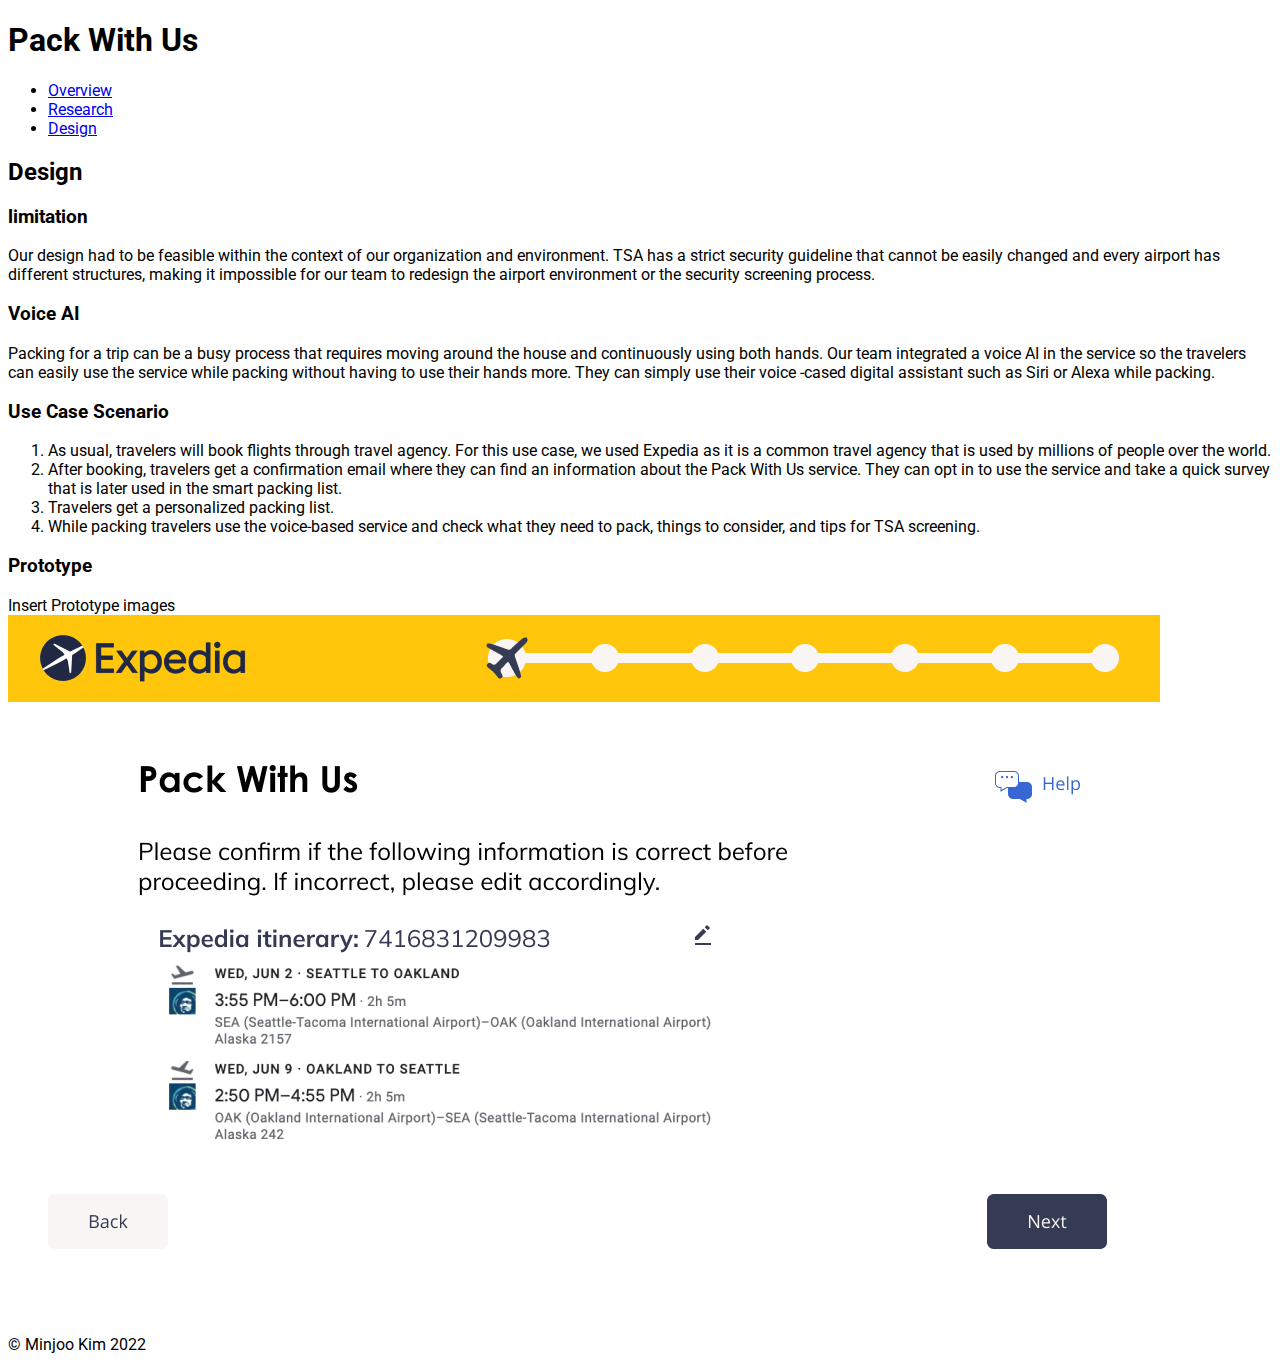
==== design.html @ 7f2a163c "Add files via upload" ====
<!DOCTYPE html>
<html lang="en">
    <head profile="http://www.w3.org/2005/10/profile">
        <link rel="icon" 
              type="image/png" 
              href="img/Logo.png">
<head>
    <meta charset="utf-8">
    <meta name="author" content="Minjoo Kim">
    <meta name="description" content="Design Process">
    <title>Design</title>
    <link href="https://fonts.googleapis.com/css?family=Roboto:300,400" rel="stylesheet">
    <link rel="stylesheet" href="css/style.css">
</head>
<body>
    <header>
        <h1>Pack With Us</h1>
        <nav>
            <ul>
                <li><a href="index.html">Overview</a></li>
                <li><a href="research.html">Research</a></li>
                <li><a href="design.html">Design</a></li>
            </ul>
        </nav>
    </header>

    <h2>Design</h2>

    <h3>limitation</h3>
    <p>Our design had to be feasible within the context of our organization and environment. TSA has a strict security guideline that cannot be easily changed and every airport has different structures, making it impossible for our team to redesign the airport environment or the security screening process.</p>

    <h3>Voice AI</h3>
    <p>Packing for a trip can be a busy process that requires moving around the house and continuously using both hands. Our team integrated a voice AI in the service so the travelers can easily use the service while packing without having to use their hands more. They can simply use their voice -cased digital assistant such as Siri or Alexa while packing.</p>

    <h3>Use Case Scenario</h3>
    <p>
        <ol>
            <li>As usual, travelers will book flights through travel agency. For this use case, we used Expedia as it is a common travel agency that is used by millions of people over the world. </li>
            <li>After booking, travelers get a confirmation email where they can find an information about the Pack With Us service. They can opt in to use the service and take a quick survey that is later used in the smart packing list.</li>
            <li>Travelers get a personalized packing list. </li>
            <li>While packing travelers use the voice-based service and check what they need to pack, things to consider, and tips for TSA screening. </li>
        </ol>
    </p>

    <h3>Prototype</h3>
    <p>Insert Prototype images
        <img src="img/Welcome Confirmation Next.png" alt="Desktop Prototype">
    </p>
    

    <footer>
        &copy; Minjoo Kim 2022
    </footer>

</body>
</html>
---- css/style.css ----
body {
    font-family: -apple-system, BlinkMacSystemFont, 'Segoe UI', Roboto, Oxygen, Ubuntu, Cantarell, 'Open Sans', 'Helvetica Neue', sans-serif;
}
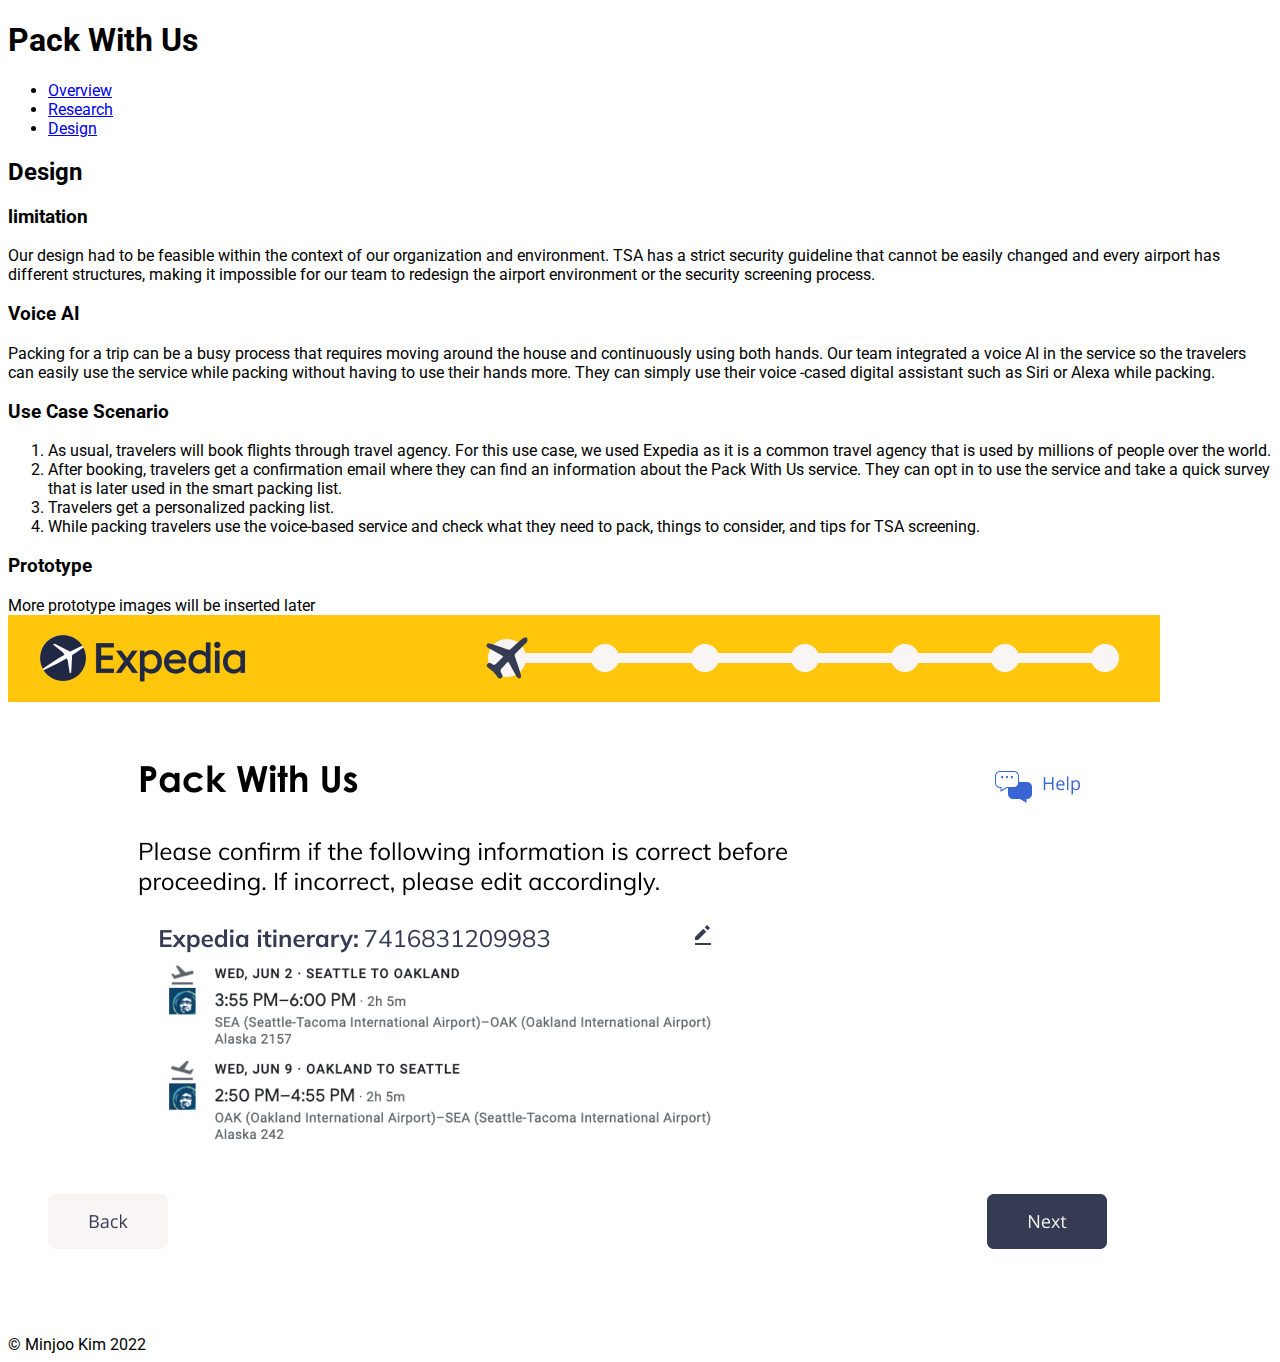
==== commit c512d6ce: "made content edits" ====
--- a/design.html
+++ b/design.html
@@ -43,7 +43,7 @@
     </p>
 
     <h3>Prototype</h3>
-    <p>Insert Prototype images
+    <p> More prototype images will be inserted later
         <img src="img/Welcome Confirmation Next.png" alt="Desktop Prototype">
     </p>
     
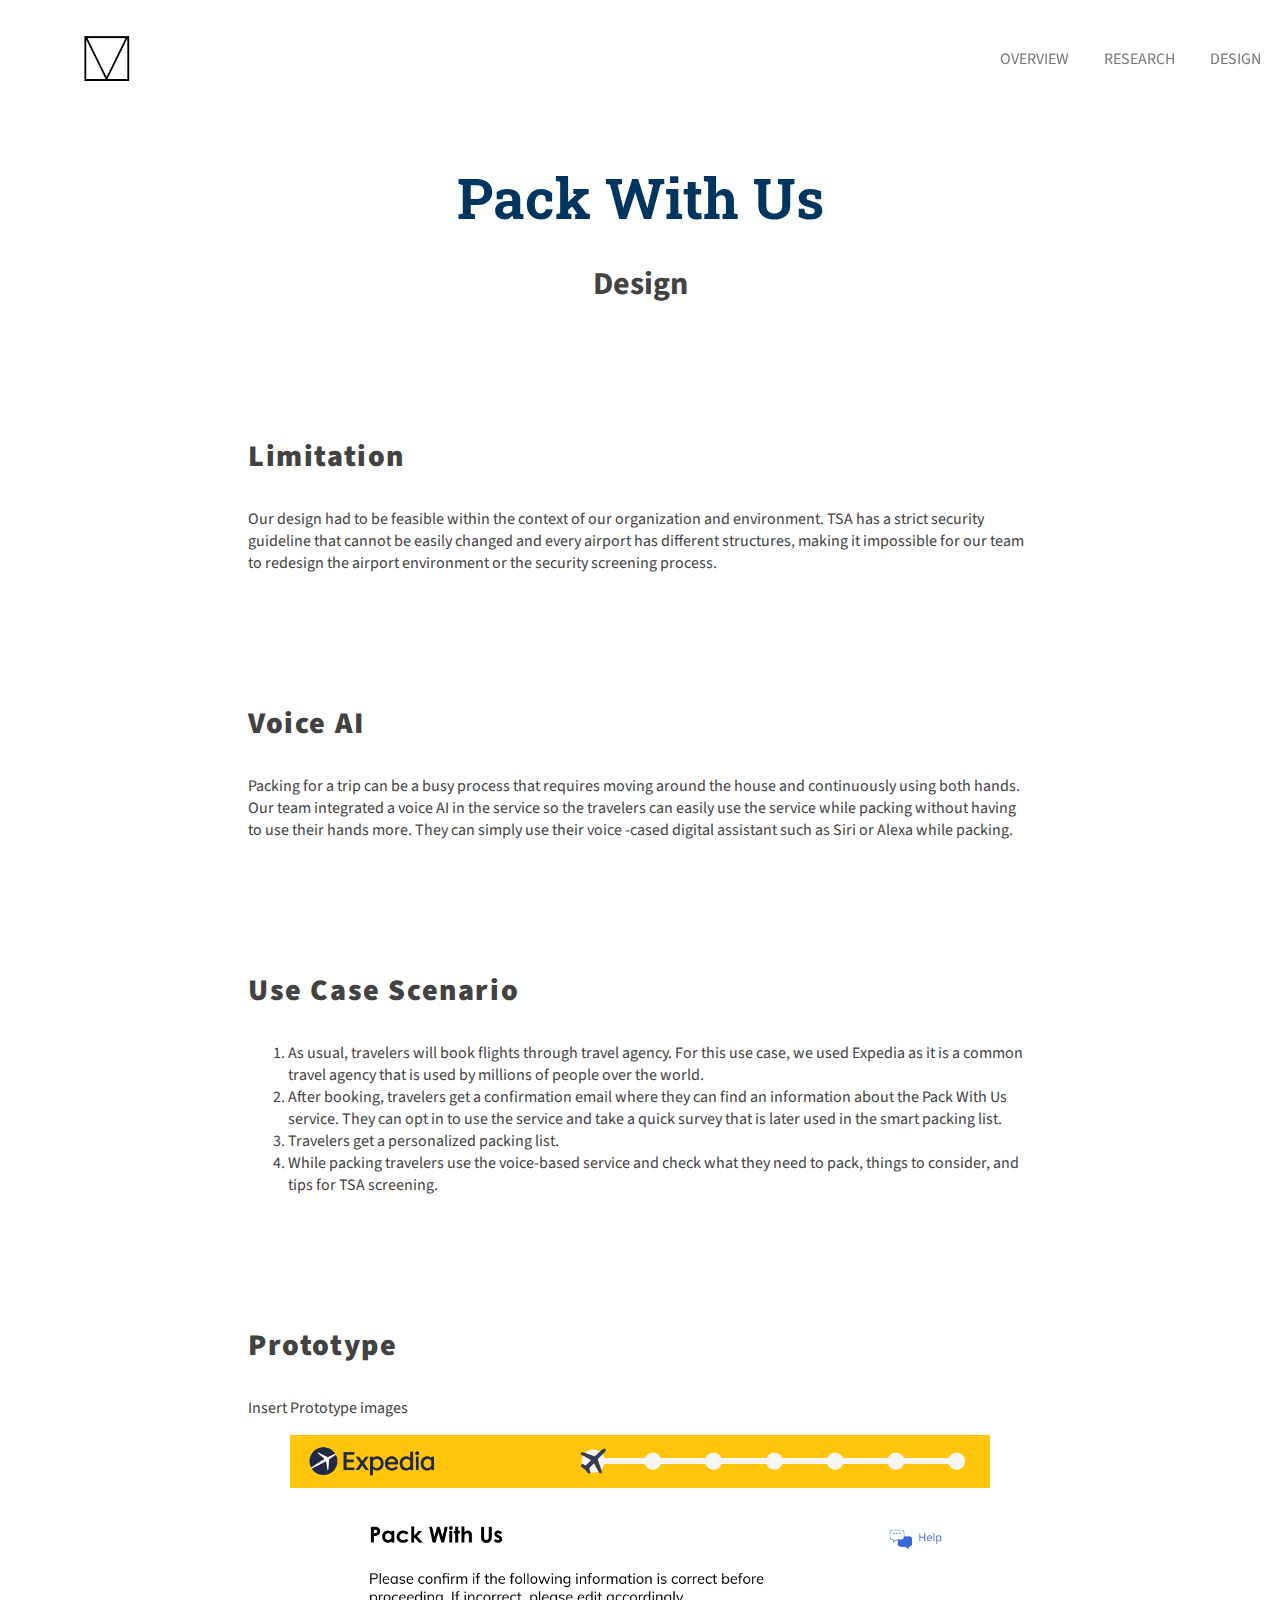
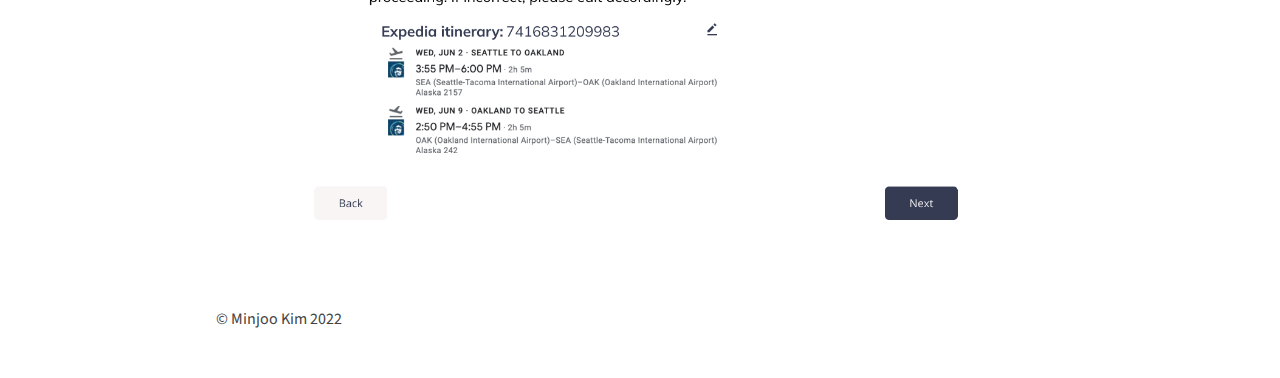
==== commit 29ed5a3e: "css styling" ====
--- a/design.html
+++ b/design.html
@@ -1,56 +1,75 @@
 <!DOCTYPE html>
 <html lang="en">
-    <head profile="http://www.w3.org/2005/10/profile">
-        <link rel="icon" 
-              type="image/png" 
-              href="img/Logo.png">
-<head>
-    <meta charset="utf-8">
-    <meta name="author" content="Minjoo Kim">
-    <meta name="description" content="Design Process">
-    <title>Design</title>
-    <link href="https://fonts.googleapis.com/css?family=Roboto:300,400" rel="stylesheet">
-    <link rel="stylesheet" href="css/style.css">
-</head>
+
+<head profile="http://www.w3.org/2005/10/profile">
+    <link rel="icon" type="image/png" href="img/Logo.png">
+
+    <head>
+        <meta charset="utf-8">
+        <meta name="author" content="Minjoo Kim">
+        <meta name="description" content="Design Process">
+        <title>Design</title>
+        <link href="https://fonts.googleapis.com/css?family=Source+Sans+Pro|Roboto+Slab:200,400,600,700"
+            rel="stylesheet">
+        <link rel="stylesheet" href="css/style.css">
+    </head>
+
 <body>
     <header>
-        <h1>Pack With Us</h1>
         <nav>
+            <a href="https://www.minj00kim.com/"><img src="img/Logo.png" width="53px" alt="Visit Portfolio"></a>
             <ul>
-                <li><a href="index.html">Overview</a></li>
-                <li><a href="research.html">Research</a></li>
-                <li><a href="design.html">Design</a></li>
+                <li class="menu"><a href="index.html">OVERVIEW</a></li>
+                <li class="menu"><a href="research.html">RESEARCH</a></li>
+                <li class="menu"><a href="design.html">DESIGN</a></li>
             </ul>
         </nav>
     </header>
 
-    <h2>Design</h2>
+    <div class="title">
+        <h1>Pack With Us</h1>
+        <h2>Design</h2>
+    </div>
+    <main>
+        <div>
+            <h3>Limitation</h3>
+            <p>Our design had to be feasible within the context of our organization and environment. TSA has a strict
+                security guideline that cannot be easily changed and every airport has different structures, making it
+                impossible for our team to redesign the airport environment or the security screening process.</p>
+        </div>
+        <div>
+            <h3>Voice AI</h3>
+            <p>Packing for a trip can be a busy process that requires moving around the house and continuously using
+                both hands. Our team integrated a voice AI in the service so the travelers can easily use the service
+                while packing without having to use their hands more. They can simply use their voice -cased digital
+                assistant such as Siri or Alexa while packing.</p>
+        </div>
+        <div>
+            <h3>Use Case Scenario</h3>
+            <p>
+            <ol>
+                <li>As usual, travelers will book flights through travel agency. For this use case, we used Expedia as
+                    it is a common travel agency that is used by millions of people over the world. </li>
+                <li>After booking, travelers get a confirmation email where they can find an information about the Pack
+                    With Us service. They can opt in to use the service and take a quick survey that is later used in
+                    the smart packing list.</li>
+                <li>Travelers get a personalized packing list. </li>
+                <li>While packing travelers use the voice-based service and check what they need to pack, things to
+                    consider, and tips for TSA screening. </li>
+            </ol>
+            </p>
+        </div>
+        <div>
 
-    <h3>limitation</h3>
-    <p>Our design had to be feasible within the context of our organization and environment. TSA has a strict security guideline that cannot be easily changed and every airport has different structures, making it impossible for our team to redesign the airport environment or the security screening process.</p>
-
-    <h3>Voice AI</h3>
-    <p>Packing for a trip can be a busy process that requires moving around the house and continuously using both hands. Our team integrated a voice AI in the service so the travelers can easily use the service while packing without having to use their hands more. They can simply use their voice -cased digital assistant such as Siri or Alexa while packing.</p>
-
-    <h3>Use Case Scenario</h3>
-    <p>
-        <ol>
-            <li>As usual, travelers will book flights through travel agency. For this use case, we used Expedia as it is a common travel agency that is used by millions of people over the world. </li>
-            <li>After booking, travelers get a confirmation email where they can find an information about the Pack With Us service. They can opt in to use the service and take a quick survey that is later used in the smart packing list.</li>
-            <li>Travelers get a personalized packing list. </li>
-            <li>While packing travelers use the voice-based service and check what they need to pack, things to consider, and tips for TSA screening. </li>
-        </ol>
-    </p>
-
-    <h3>Prototype</h3>
-    <p> More prototype images will be inserted later
-        <img src="img/Welcome Confirmation Next.png" alt="Desktop Prototype">
-    </p>
-    
-
+            <h3>Prototype</h3>
+            <p>Insert Prototype images </p>
+            <img width=700px src="img/Welcome Confirmation Next.png" alt="Desktop Prototype">
+        </div>
+    </main>
     <footer>
         &copy; Minjoo Kim 2022
     </footer>
 
 </body>
-</html>+
+</html>
--- a/css/style.css
+++ b/css/style.css
@@ -1,3 +1,181 @@
 body {
-    font-family: -apple-system, BlinkMacSystemFont, 'Segoe UI', Roboto, Oxygen, Ubuntu, Cantarell, 'Open Sans', 'Helvetica Neue', sans-serif;
-}+    font-family: "Source Sans Pro";
+    color: #424242;
+}
+
+main h3, main p, main ol {
+    margin-left: 15rem;
+    margin-right: 15rem;
+}
+
+main div {
+    margin-top: 8rem;
+}
+main div h3 {
+    font-size: 30px;
+    font-weight: 900;
+    letter-spacing: .1rem;
+}
+
+img {
+    display: block;
+    margin: 0 auto;
+}
+
+img.persona {
+    display: flex;
+    align-items: center;
+    margin: 4rem;
+}
+
+em {
+    font-weight: 900;
+    background-color: #EEC218;
+    padding-left: 5px;
+    padding-right: 5px;
+    margin-left: 3px;
+    margin-right: 3px;
+}
+
+/* nav menu */
+nav img {
+    position: fixed;
+    top: 2rem;
+    left: 5rem;
+}
+
+nav ul {
+    width: 100%;
+    position: fixed;
+    left: 60rem;
+    top: 2rem;
+}
+
+nav li {
+    display: inline;
+    padding-right: 2rem;
+}
+
+nav ul a {
+    color: #767676;
+    text-decoration: none;
+}
+
+nav ul a:hover {
+    color: black;
+}
+
+/* Overview box */
+#intro {
+    padding: 2rem 15rem 4rem;
+    background-color: #EEEEEEB3;
+    margin-bottom: 8rem;
+}
+
+.boxes {
+    display: flex;
+}
+
+.boxes .overview {
+    padding-right: 80px;
+}
+
+#intro h2 {
+    font-size: 30px;
+    font-weight: 900;
+    letter-spacing: .1rem;
+}
+
+#intro h3 {
+    font-size: 1rem;
+    font-weight: 900;
+    text-transform: uppercase;
+    margin-bottom: 10px;
+    margin-top: 30px;
+}
+
+#intro .overview p {
+    font-size: 18px;
+    font-weight: 200;
+}
+
+#intro .other p {
+    white-space: nowrap;
+    margin-top: -5px;
+}
+
+/* Title */
+.title {
+    text-align: center;
+    margin-top: 10rem;
+    margin-bottom: 6rem;
+}
+
+.title h1 {
+    font-family: "Roboto Slab";
+    font-size: 3.5rem;
+    margin: 1rem;
+    color: #00355F;
+}
+
+.title h2 {
+    font-size: 2rem;
+}
+
+.title p {
+    font-size: 1.1rem;
+    margin-bottom: 3rem;
+}
+
+/* video */
+iframe {
+    display: block;
+    margin: 0 auto;
+}
+ /* emphasis */
+.emphasis {
+    background-color: #EEEEEEB3;
+    padding-top: 2rem;
+    padding-bottom: 3rem;
+    padding-left: 8rem;
+}
+
+.emphasis p {
+    font-size: 18px;
+    line-height: 1.6rem;
+}
+
+.emphasis#quote {
+    padding: 4rem 15rem;
+    margin-top: 10rem;
+    margin-bottom: 10rem;
+    background-color: #EEC218;
+}
+
+.emphasis#quote p {
+    text-align: center;
+    font-size: 30px;
+    font-style: italic;
+}
+
+/* bottom navigation */
+#next p {
+    text-align: center;
+    font-size: 25px;
+    padding-bottom: 10rem;
+}
+
+#next p a {
+    text-decoration: none;
+    color: #767676;
+    margin-left: 4rem;
+}
+
+#next p a:hover {
+    color: #424242;
+}
+
+/* footer */
+footer {
+    margin: 3rem 13rem;
+}
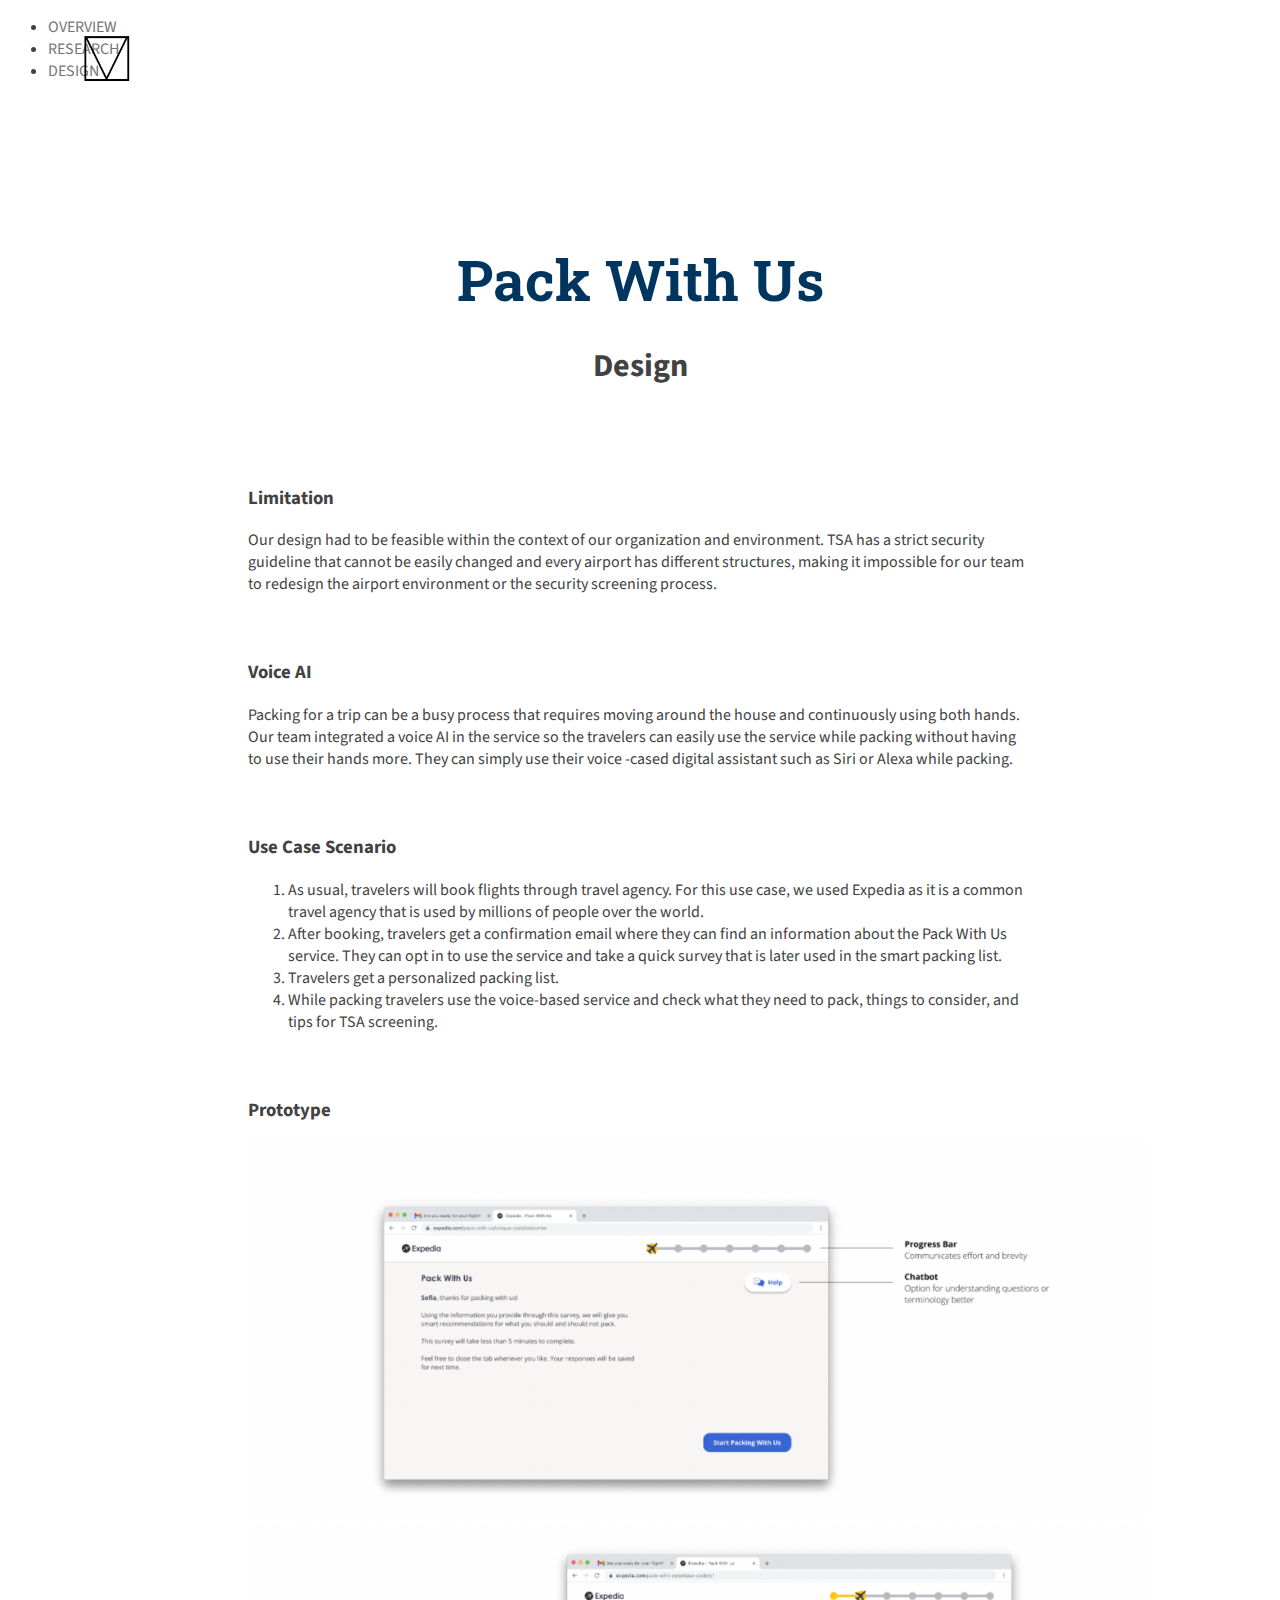
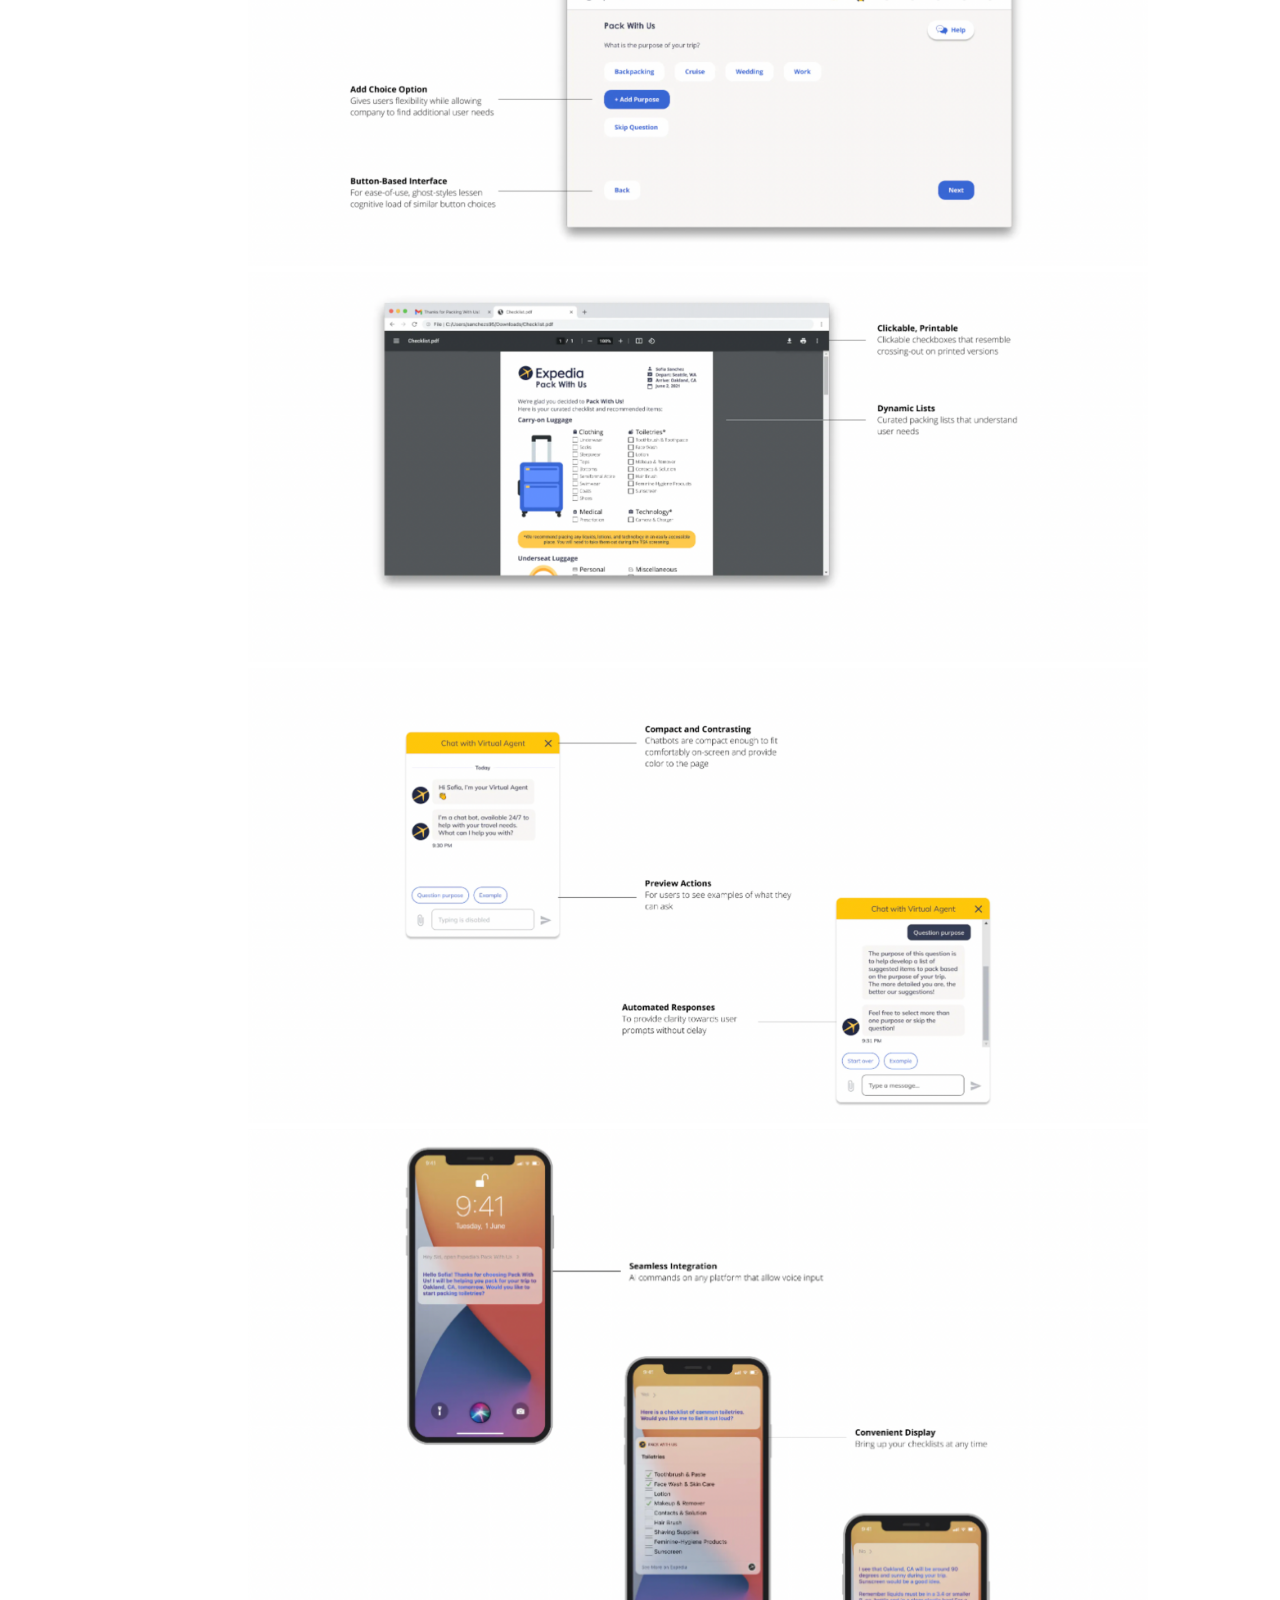
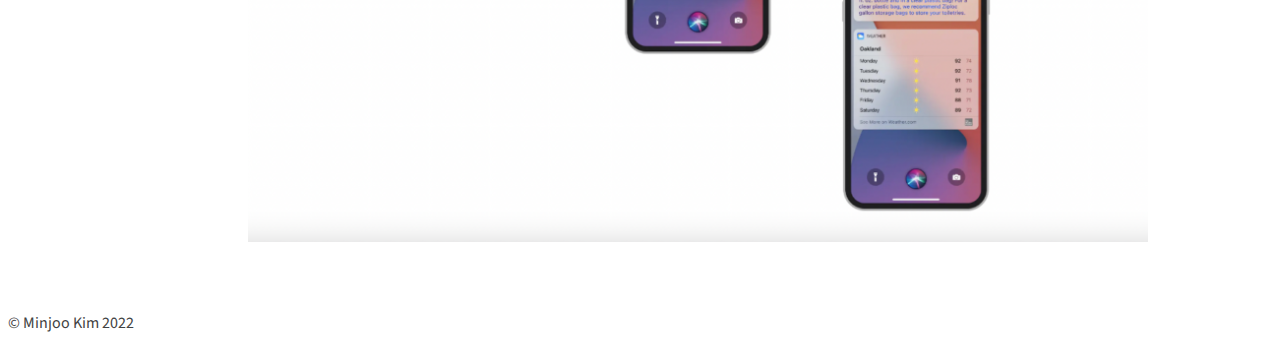
==== commit 83fb15b0: "add content and add css" ====
--- a/design.html
+++ b/design.html
@@ -9,20 +9,29 @@
         <meta name="author" content="Minjoo Kim">
         <meta name="description" content="Design Process">
         <title>Design</title>
+        <meta name="viewport" content="width=device-width, initial-scale=1, shrink-to-fit=no">
         <link href="https://fonts.googleapis.com/css?family=Source+Sans+Pro|Roboto+Slab:200,400,600,700"
             rel="stylesheet">
         <link rel="stylesheet" href="css/style.css">
+        <link rel="stylesheet" href="https://cdn.jsdelivr.net/npm/bootstrap@4.6.1/dist/css/bootstrap.min.css"
+    integrity="sha384-zCbKRCUGaJDkqS1kPbPd7TveP5iyJE0EjAuZQTgFLD2ylzuqKfdKlfG/eSrtxUkn" crossorigin="anonymous"> 
     </head>
 
 <body>
     <header>
         <nav>
-            <a href="https://www.minj00kim.com/"><img src="img/Logo.png" width="53px" alt="Visit Portfolio"></a>
-            <ul>
-                <li class="menu"><a href="index.html">OVERVIEW</a></li>
-                <li class="menu"><a href="research.html">RESEARCH</a></li>
-                <li class="menu"><a href="design.html">DESIGN</a></li>
-            </ul>
+            <a href="https://www.minj00kim.com/"><img id="logo" src="img/Logo.png" width="53px" alt="Visit Portfolio"></a>
+            <ul class="nav d-flex justify-content-end fixed-top m-4">
+                <li class="nav-item">
+                  <a class="nav-link active" href="index.html">OVERVIEW</a>
+                </li>
+                <li class="nav-item">
+                  <a class="nav-link" href="research.html">RESEARCH</a>
+                </li>
+                <li class="nav-item">
+                  <a class="nav-link" href="design.html">DESIGN</a>
+                </li>
+              </ul>
         </nav>
     </header>
 
@@ -31,20 +40,20 @@
         <h2>Design</h2>
     </div>
     <main>
-        <div>
+        <div id="content">
             <h3>Limitation</h3>
             <p>Our design had to be feasible within the context of our organization and environment. TSA has a strict
                 security guideline that cannot be easily changed and every airport has different structures, making it
                 impossible for our team to redesign the airport environment or the security screening process.</p>
         </div>
-        <div>
+        <div id="content">
             <h3>Voice AI</h3>
             <p>Packing for a trip can be a busy process that requires moving around the house and continuously using
                 both hands. Our team integrated a voice AI in the service so the travelers can easily use the service
                 while packing without having to use their hands more. They can simply use their voice -cased digital
                 assistant such as Siri or Alexa while packing.</p>
         </div>
-        <div>
+        <div id="content">
             <h3>Use Case Scenario</h3>
             <p>
             <ol>
@@ -59,17 +68,21 @@
             </ol>
             </p>
         </div>
-        <div>
-
+        <div id="content">
             <h3>Prototype</h3>
-            <p>Insert Prototype images </p>
-            <img width=700px src="img/Welcome Confirmation Next.png" alt="Desktop Prototype">
+            <img id="main" width=300px src="img/prototype1.png" alt="Prototype">
+            <img id="main" width=300px src="img/prototype2.png" alt="Prototype">
+            <img id="main" width=300px src="img/prototype3.png" alt="Prototype">
+            <img id="main" width=300px src="img/prototype4.png" alt="Prototype">
+            <img id="main" width=300px src="img/prototype5.png" alt="Prototype">
         </div>
     </main>
     <footer>
         &copy; Minjoo Kim 2022
     </footer>
-
+    <script src="https://code.jquery.com/jquery-3.6.0.min.js"></script>
+    <script src="https://cdn.jsdelivr.net/npm/bootstrap@5.0.1/dist/js/bootstrap.bundle.min.js"></script>
+    <script src="js/index.js"></script>
 </body>
 
 </html>
--- a/css/style.css
+++ b/css/style.css
@@ -3,29 +3,101 @@
     color: #424242;
 }
 
-main h3, main p, main ol {
-    margin-left: 15rem;
-    margin-right: 15rem;
-}
-
-main div {
-    margin-top: 8rem;
-}
-main div h3 {
+main div#content {
+    margin: 4rem 2rem;
+}
+
+/* nav menu */
+nav .nav-item{
+    visibility: hidden;
+}
+
+nav img#logo {
+    position: fixed;
+    top: 2rem;
+    left: 5rem;
+}
+
+nav ul a {
+    color: #767676;
+    text-decoration: none;
+}
+
+nav ul a:hover {
+    color: black;
+}
+
+/* Title */
+div.title {
+    text-align: center;
+    margin-top: 10rem;
+    margin-bottom: 6rem;
+}
+
+div.title h1 {
+    font-family: "Roboto Slab";
+    text-align: center;
+    font-size: 2.5rem;
+    margin: 1rem;
+    color: #00355F;
+}
+
+div.title h2 {
+    font-size: 1.5rem;
+    text-align: center;
+}
+
+div.title p {
+    text-align: center;
+    margin-bottom: 3rem;
+}
+
+#next .btn {
+    color: #424242;
+    background-color: white;
+    border-color: #767676;
+}
+
+#next .btn:hover {
+    color: white;
+    background-color: #424242;
+    border-color: #white;
+}
+
+#intro h2 {
     font-size: 30px;
-    font-weight: 900;
+    font-weight: 700;
     letter-spacing: .1rem;
-}
-
-img {
+    color: #767676;
+}
+
+div.jumbotron {
+background-color: #EEEEEEB3;
+}
+
+#intro #content {
+    margin: 1rem 2rem;
+}
+
+#intro h3 {
+    font-size: 1rem;
+    font-weight: 700;
+    text-transform: uppercase;
+    margin-bottom: 10px;
+    margin-top: 30px;
+    color: #767676;
+}
+
+#intro .overview p {
+    font-weight: 200;
+}
+
+iframe {
     display: block;
+    background-position: center;
     margin: 0 auto;
-}
-
-img.persona {
-    display: flex;
-    align-items: center;
-    margin: 4rem;
+    width: 300px;
+    height: 200px;
 }
 
 em {
@@ -37,47 +109,176 @@
     margin-right: 3px;
 }
 
-/* nav menu */
-nav img {
-    position: fixed;
-    top: 2rem;
-    left: 5rem;
-}
-
-nav ul {
+div.jumbotron#quote {
+    background-color: #EEC218;
+    margin: 4rem 0rem;
+}
+
+div.jumbotron#quote p {
+    text-align: center;
+    font-style: italic;
+    font-family: 'Trebuchet MS', 'Lucida Sans Unicode', 'Lucida Grande', 'Lucida Sans', Arial, sans-serif;
+}
+
+div.jumbotron#fiveWhy {
+    padding-left: 1rem;
+}
+
+/* Responsive Styling */
+@media (min-width: 598px) {
+    div.title h1 {
+        font-family: "Roboto Slab";
+        text-align: center;
+        font-size: 3.5rem;
+        margin: 1rem;
+        color: #00355F;
+    }
+    
+    div.title h2 {
+        font-size: 2rem;
+        text-align: center;
+    }
+    
+    div.title p {
+        text-align: center;
+        font-size: 1.1rem;
+        margin-bottom: 3rem;
+    }
+
+    nav .nav-item{
+        visibility: visible;
+    }
+
+    main div#content {
+        margin: 4rem 4rem;
+    }
+
+    iframe {
+        width: 500px;
+        height: 360px;
+    }
+
+    img#cover {
+        width: 500px;
+    }
+
+    img#main {
+        width: 500px;
+    }
+
+    img#persona {
+        width: 500px;
+        text-align: center;
+    }
+    div.jumbotron#fiveWhy {
+        padding-left: 4rem;
+    }
+}
+
+@media (min-width: 768px) {
+    main div#content {
+        margin: 4rem 6rem;
+    }
+
+    iframe {
+        width: 650px;
+        height: 430px;
+    }
+
+    img#main {
+        width: 500px;
+    }
+    div.jumbotron#quote p {
+        font-size: 1.5rem;
+      }
+
+      div.jumbotron#fiveWhy {
+        padding-left: 6rem;
+    }
+}
+
+@media (min-width: 992px) {
+    main div#content {
+        margin: 4rem 15rem;
+    }
+
+    iframe {
+        width: 800px;
+        height: 540px;
+    }
+
+    img#main {
+        width: 900px;
+    }
+
+    div.jumbotron#fiveWhy {
+        padding-left: 15rem;
+    }
+}
+
+
+/* 
+main div {
+    margin-bottom: 8rem;
+}
+
+main div {
+    font-size: 30px;
+    font-weight: 900;
+    letter-spacing: .1rem;
+}
+
+img {
+    display: block;
+    margin: 0 auto;
+}
+
+.persona {
+    display: inline-flex;
+    align-items: center;
+    text-align: center;
+}
+
+.persona img {
+    padding: 0 5px 0 5px;
+    margin-left: auto;
+    margin-right: auto;
+}
+
+.grid_container {
+    display: grid;
+    /* grid-template-columns: auto auto; */
+    /* padding: 10px; 
+}*/
+
+/* 
+.grid_item {
+    padding: 1px;
+    text-align: center;
+} */
+
+/* .persona_img {
     width: 100%;
-    position: fixed;
-    left: 60rem;
-    top: 2rem;
-}
-
-nav li {
-    display: inline;
-    padding-right: 2rem;
-}
-
-nav ul a {
-    color: #767676;
-    text-decoration: none;
-}
-
-nav ul a:hover {
-    color: black;
-}
+} */
+/* 
+em {
+    font-weight: 900;
+    background-color: #EEC218;
+    padding-left: 5px;
+    padding-right: 5px;
+    margin-left: 3px;
+    margin-right: 3px;
+}
+
+
 
 /* Overview box */
-#intro {
-    padding: 2rem 15rem 4rem;
+/* #intro {
     background-color: #EEEEEEB3;
-    margin-bottom: 8rem;
 }
 
 .boxes {
     display: flex;
-}
-
-.boxes .overview {
-    padding-right: 80px;
 }
 
 #intro h2 {
@@ -99,41 +300,9 @@
     font-weight: 200;
 }
 
-#intro .other p {
-    white-space: nowrap;
-    margin-top: -5px;
-}
-
-/* Title */
-.title {
-    text-align: center;
-    margin-top: 10rem;
-    margin-bottom: 6rem;
-}
-
-.title h1 {
-    font-family: "Roboto Slab";
-    font-size: 3.5rem;
-    margin: 1rem;
-    color: #00355F;
-}
-
-.title h2 {
-    font-size: 2rem;
-}
-
-.title p {
-    font-size: 1.1rem;
-    margin-bottom: 3rem;
-}
-
-/* video */
-iframe {
-    display: block;
-    margin: 0 auto;
-}
+
  /* emphasis */
-.emphasis {
+/* .emphasis {
     background-color: #EEEEEEB3;
     padding-top: 2rem;
     padding-bottom: 3rem;
@@ -142,24 +311,19 @@
 
 .emphasis p {
     font-size: 18px;
-    line-height: 1.6rem;
-}
+    line-height: normal;}
 
 .emphasis#quote {
-    padding: 4rem 15rem;
-    margin-top: 10rem;
-    margin-bottom: 10rem;
     background-color: #EEC218;
 }
 
 .emphasis#quote p {
     text-align: center;
-    font-size: 30px;
     font-style: italic;
-}
-
-/* bottom navigation */
-#next p {
+} */
+
+/* bottom navigation --> Make into buttons*/
+/* #next p {
     text-align: center;
     font-size: 25px;
     padding-bottom: 10rem;
@@ -173,9 +337,105 @@
 
 #next p a:hover {
     color: #424242;
-}
+} */
 
 /* footer */
-footer {
+/* footer {
     margin: 3rem 13rem;
-}
+} */
+
+/* 
+@media (min-width: 598px) {
+    iframe {
+        display: block;
+        background-position: center;
+        margin: 0 auto;
+        width: 540px;
+        height: 350px;
+    }
+    .emphasis#quote {
+        padding: 2rem 5rem;
+        margin-top: 3rem;
+        margin-bottom: 3rem;
+    }
+    .emphasis#quote p {
+        font-size: 20px;
+    }
+
+    nav ul {
+        width: 100%;
+        position: fixed;
+        right: 5rem;
+        top: 2rem;
+    }
+    
+    nav li {
+        display: inline;
+        padding-right: 2rem;
+    }
+    main h3, main p, main ol {
+        margin-left: 5rem;
+        margin-right: 5rem;
+    }
+}
+
+
+
+@media (min-width: 768px) {
+    iframe {
+        display: block;
+        background-position: center;
+        margin: 0 auto;
+        width: 700px;
+        height: 550px;
+    }
+    .emphasis#quote {
+        padding: 4rem 8rem;
+        margin-top: 5rem;
+        margin-bottom: 5rem;
+    }
+    .emphasis#quote p {
+        font-size: 30px;
+    }
+    nav ul {
+        width: 100%;
+        position: fixed;
+        right: 5rem;
+        top: 2rem;
+    }
+    
+    nav li {
+        display: inline;
+        padding-right: 2rem;
+    }
+    main h3, main p, main ol {
+        margin-left: 5rem;
+        margin-right: 5rem;
+    }
+}
+
+
+
+@media (min-width: 992px) {
+    iframe {
+        display: block;
+        background-position: center;
+        margin: 0 auto;
+        width: 700px;
+        height: 550px;
+    }
+
+    .emphasis#quote {
+        padding: 5rem 10rem;
+        margin-top: 6rem;
+        margin-bottom: 6rem;
+    }
+    .emphasis#quote p {
+        font-size: 30px;
+    }
+
+    main h3, main p, main ol {
+        margin-left: 15rem;
+        margin-right: 15rem;
+    }
+} */ 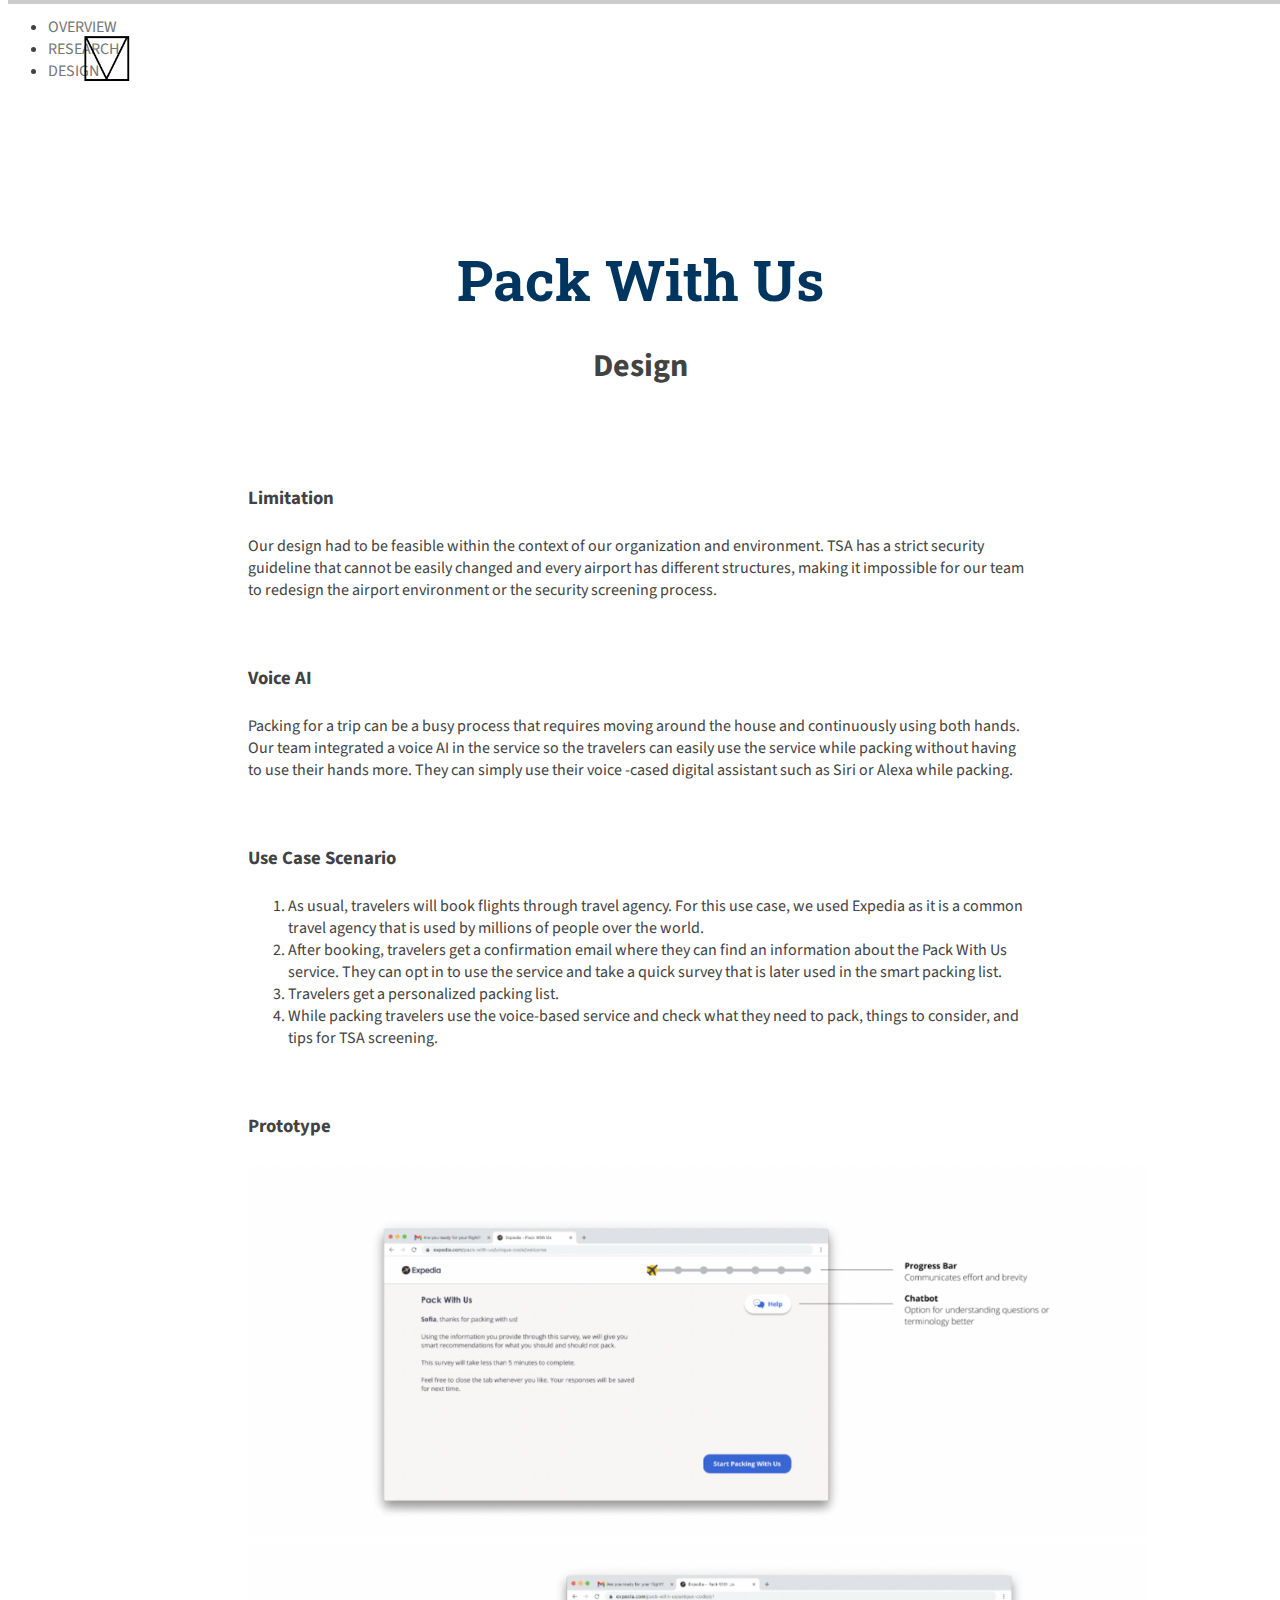
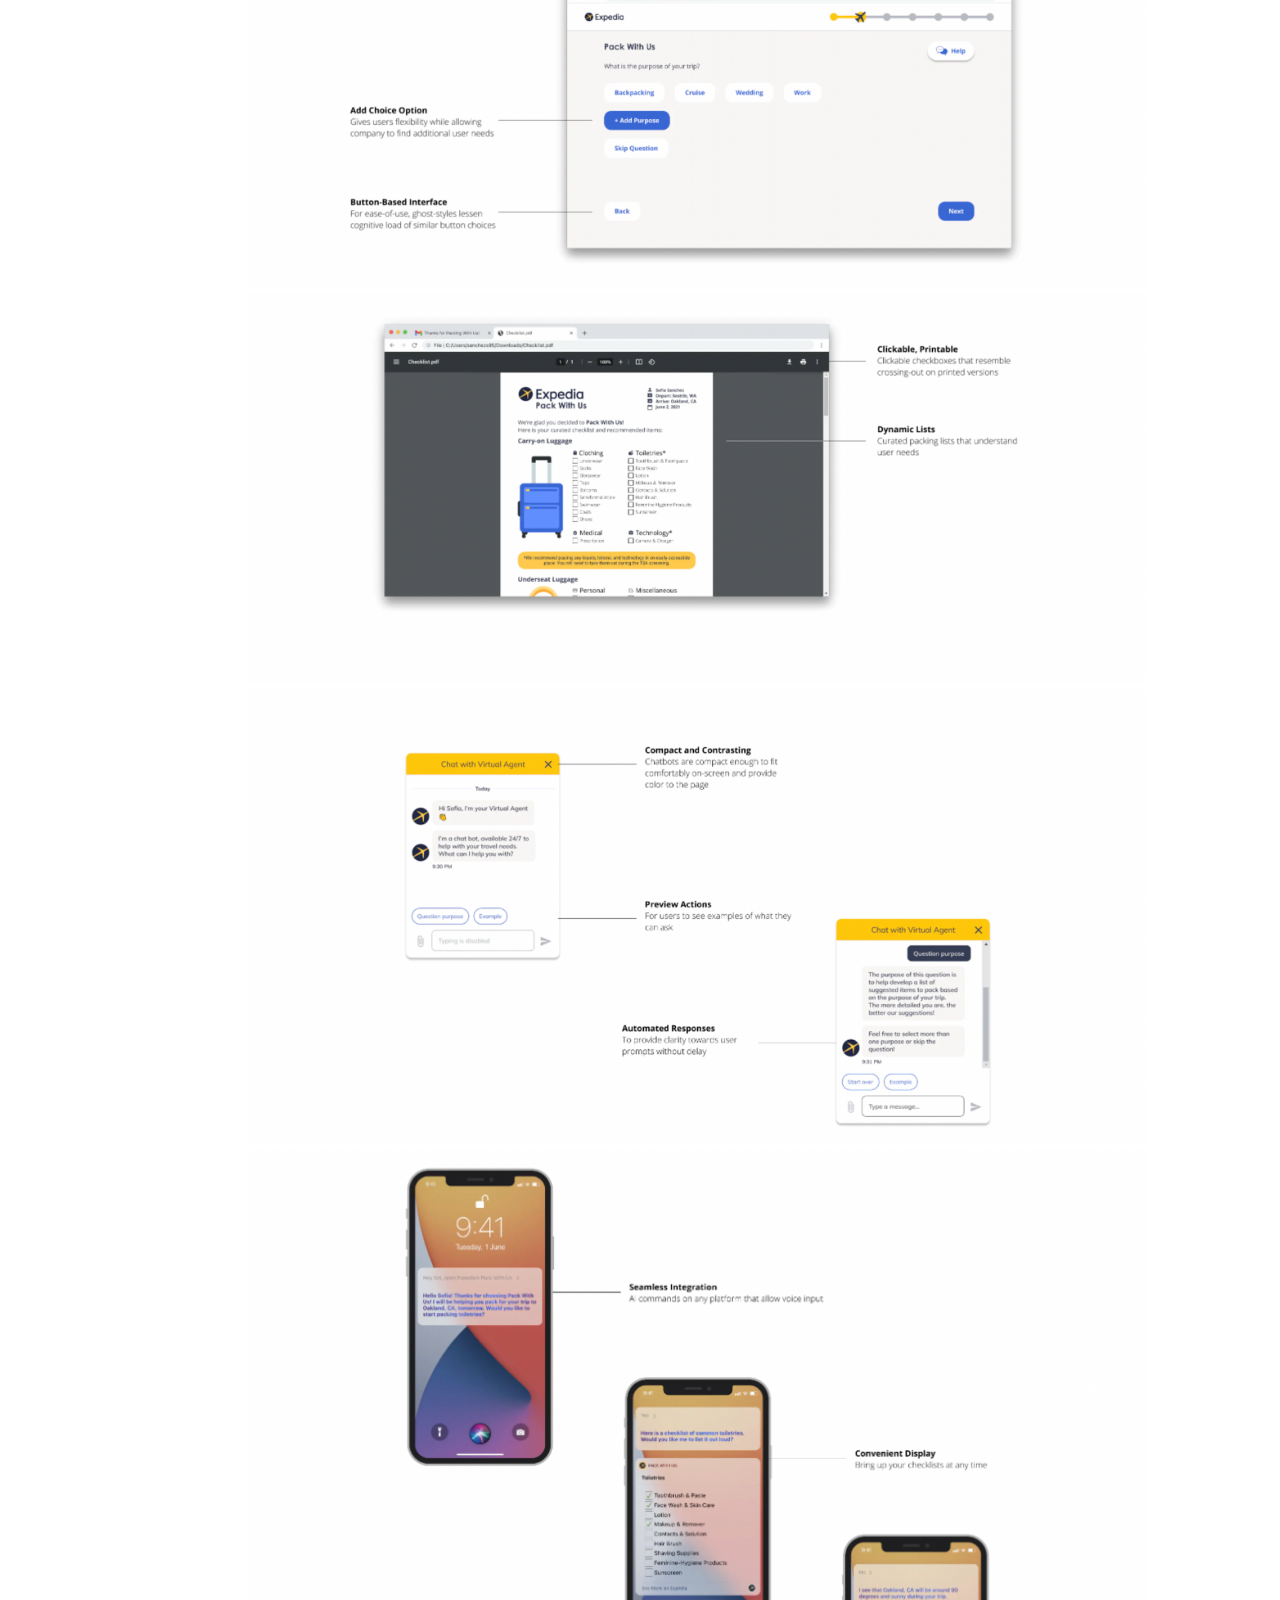
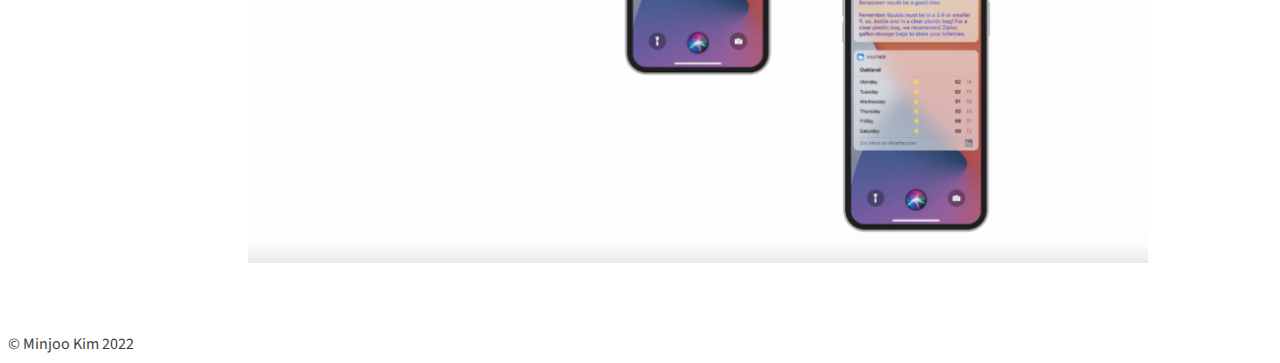
==== commit c4649eaa: "make final edits" ====
--- a/design.html
+++ b/design.html
@@ -14,69 +14,84 @@
             rel="stylesheet">
         <link rel="stylesheet" href="css/style.css">
         <link rel="stylesheet" href="https://cdn.jsdelivr.net/npm/bootstrap@4.6.1/dist/css/bootstrap.min.css"
-    integrity="sha384-zCbKRCUGaJDkqS1kPbPd7TveP5iyJE0EjAuZQTgFLD2ylzuqKfdKlfG/eSrtxUkn" crossorigin="anonymous"> 
+            integrity="sha384-zCbKRCUGaJDkqS1kPbPd7TveP5iyJE0EjAuZQTgFLD2ylzuqKfdKlfG/eSrtxUkn" crossorigin="anonymous">
     </head>
 
 <body>
     <header>
         <nav>
-            <a href="https://www.minj00kim.com/"><img id="logo" src="img/Logo.png" width="53px" alt="Visit Portfolio"></a>
+            <a href="https://www.minj00kim.com/"><img id="logo" src="img/Logo.png" width="53px"
+                    alt="Visit Portfolio"></a>
             <ul class="nav d-flex justify-content-end fixed-top m-4">
                 <li class="nav-item">
-                  <a class="nav-link active" href="index.html">OVERVIEW</a>
+                    <a class="nav-link active" href="index.html">OVERVIEW</a>
                 </li>
                 <li class="nav-item">
-                  <a class="nav-link" href="research.html">RESEARCH</a>
+                    <a class="nav-link" href="research.html">RESEARCH</a>
                 </li>
                 <li class="nav-item">
-                  <a class="nav-link" href="design.html">DESIGN</a>
+                    <a class="nav-link" href="design.html">DESIGN</a>
                 </li>
-              </ul>
+            </ul>
         </nav>
     </header>
 
-    <div class="title">
-        <h1>Pack With Us</h1>
-        <h2>Design</h2>
+    <div class="header">
+        <div class="progress-container">
+            <div class="progress-bar" id="myBar"></div>
+        </div>
+    </div> 
+    <div class="webContent">
+
+        <div class="title">
+            <h1>Pack With Us</h1>
+            <h2>Design</h2>
+        </div>
+        <main>
+            <div id="content">
+                <h3>Limitation</h3>
+                <p>Our design had to be feasible within the context of our organization and environment. TSA has a
+                    strict
+                    security guideline that cannot be easily changed and every airport has different structures, making
+                    it
+                    impossible for our team to redesign the airport environment or the security screening process.</p>
+            </div>
+            <div id="content">
+                <h3>Voice AI</h3>
+                <p>Packing for a trip can be a busy process that requires moving around the house and continuously using
+                    both hands. Our team integrated a voice AI in the service so the travelers can easily use the
+                    service
+                    while packing without having to use their hands more. They can simply use their voice -cased digital
+                    assistant such as Siri or Alexa while packing.</p>
+            </div>
+            <div id="content">
+                <h3>Use Case Scenario</h3>
+                <p>
+                <ol>
+                    <li>As usual, travelers will book flights through travel agency. For this use case, we used Expedia
+                        as
+                        it is a common travel agency that is used by millions of people over the world. </li>
+                    <li>After booking, travelers get a confirmation email where they can find an information about the
+                        Pack
+                        With Us service. They can opt in to use the service and take a quick survey that is later used
+                        in
+                        the smart packing list.</li>
+                    <li>Travelers get a personalized packing list. </li>
+                    <li>While packing travelers use the voice-based service and check what they need to pack, things to
+                        consider, and tips for TSA screening. </li>
+                </ol>
+                </p>
+            </div>
+            <div id="content">
+                <h3>Prototype</h3>
+                <img id="main" width=300px src="img/prototype1.png" alt="Prototype">
+                <img id="main" width=300px src="img/prototype2.png" alt="Prototype">
+                <img id="main" width=300px src="img/prototype3.png" alt="Prototype">
+                <img id="main" width=300px src="img/prototype4.png" alt="Prototype">
+                <img id="main" width=300px src="img/prototype5.png" alt="Prototype">
+            </div>
+        </main>
     </div>
-    <main>
-        <div id="content">
-            <h3>Limitation</h3>
-            <p>Our design had to be feasible within the context of our organization and environment. TSA has a strict
-                security guideline that cannot be easily changed and every airport has different structures, making it
-                impossible for our team to redesign the airport environment or the security screening process.</p>
-        </div>
-        <div id="content">
-            <h3>Voice AI</h3>
-            <p>Packing for a trip can be a busy process that requires moving around the house and continuously using
-                both hands. Our team integrated a voice AI in the service so the travelers can easily use the service
-                while packing without having to use their hands more. They can simply use their voice -cased digital
-                assistant such as Siri or Alexa while packing.</p>
-        </div>
-        <div id="content">
-            <h3>Use Case Scenario</h3>
-            <p>
-            <ol>
-                <li>As usual, travelers will book flights through travel agency. For this use case, we used Expedia as
-                    it is a common travel agency that is used by millions of people over the world. </li>
-                <li>After booking, travelers get a confirmation email where they can find an information about the Pack
-                    With Us service. They can opt in to use the service and take a quick survey that is later used in
-                    the smart packing list.</li>
-                <li>Travelers get a personalized packing list. </li>
-                <li>While packing travelers use the voice-based service and check what they need to pack, things to
-                    consider, and tips for TSA screening. </li>
-            </ol>
-            </p>
-        </div>
-        <div id="content">
-            <h3>Prototype</h3>
-            <img id="main" width=300px src="img/prototype1.png" alt="Prototype">
-            <img id="main" width=300px src="img/prototype2.png" alt="Prototype">
-            <img id="main" width=300px src="img/prototype3.png" alt="Prototype">
-            <img id="main" width=300px src="img/prototype4.png" alt="Prototype">
-            <img id="main" width=300px src="img/prototype5.png" alt="Prototype">
-        </div>
-    </main>
     <footer>
         &copy; Minjoo Kim 2022
     </footer>
@@ -85,4 +100,4 @@
     <script src="js/index.js"></script>
 </body>
 
-</html>
+</html>--- a/css/style.css
+++ b/css/style.css
@@ -38,7 +38,7 @@
     font-family: "Roboto Slab";
     text-align: center;
     font-size: 2.5rem;
-    margin: 1rem;
+    margin: 5rem;
     color: #00355F;
 }
 
@@ -153,6 +153,10 @@
         margin: 4rem 4rem;
     }
 
+    main div#content h3 {
+        margin-bottom: 1.5rem;
+    }
+
     iframe {
         width: 500px;
         height: 360px;
@@ -216,226 +220,22 @@
     }
 }
 
-
-/* 
-main div {
-    margin-bottom: 8rem;
-}
-
-main div {
-    font-size: 30px;
-    font-weight: 900;
-    letter-spacing: .1rem;
-}
-
-img {
-    display: block;
-    margin: 0 auto;
-}
-
-.persona {
-    display: inline-flex;
-    align-items: center;
-    text-align: center;
-}
-
-.persona img {
-    padding: 0 5px 0 5px;
-    margin-left: auto;
-    margin-right: auto;
-}
-
-.grid_container {
-    display: grid;
-    /* grid-template-columns: auto auto; */
-    /* padding: 10px; 
-}*/
-
-/* 
-.grid_item {
-    padding: 1px;
-    text-align: center;
-} */
-
-/* .persona_img {
+/* progress bar */
+.header {
+    position: fixed;
+    top: 0;
+    z-index: 1;
     width: 100%;
-} */
-/* 
-em {
-    font-weight: 900;
-    background-color: #EEC218;
-    padding-left: 5px;
-    padding-right: 5px;
-    margin-left: 3px;
-    margin-right: 3px;
-}
-
-
-
-/* Overview box */
-/* #intro {
-    background-color: #EEEEEEB3;
-}
-
-.boxes {
-    display: flex;
-}
-
-#intro h2 {
-    font-size: 30px;
-    font-weight: 900;
-    letter-spacing: .1rem;
-}
-
-#intro h3 {
-    font-size: 1rem;
-    font-weight: 900;
-    text-transform: uppercase;
-    margin-bottom: 10px;
-    margin-top: 30px;
-}
-
-#intro .overview p {
-    font-size: 18px;
-    font-weight: 200;
-}
-
-
- /* emphasis */
-/* .emphasis {
-    background-color: #EEEEEEB3;
-    padding-top: 2rem;
-    padding-bottom: 3rem;
-    padding-left: 8rem;
-}
-
-.emphasis p {
-    font-size: 18px;
-    line-height: normal;}
-
-.emphasis#quote {
-    background-color: #EEC218;
-}
-
-.emphasis#quote p {
-    text-align: center;
-    font-style: italic;
-} */
-
-/* bottom navigation --> Make into buttons*/
-/* #next p {
-    text-align: center;
-    font-size: 25px;
-    padding-bottom: 10rem;
-}
-
-#next p a {
-    text-decoration: none;
-    color: #767676;
-    margin-left: 4rem;
-}
-
-#next p a:hover {
-    color: #424242;
-} */
-
-/* footer */
-/* footer {
-    margin: 3rem 13rem;
-} */
-
-/* 
-@media (min-width: 598px) {
-    iframe {
-        display: block;
-        background-position: center;
-        margin: 0 auto;
-        width: 540px;
-        height: 350px;
-    }
-    .emphasis#quote {
-        padding: 2rem 5rem;
-        margin-top: 3rem;
-        margin-bottom: 3rem;
-    }
-    .emphasis#quote p {
-        font-size: 20px;
-    }
-
-    nav ul {
-        width: 100%;
-        position: fixed;
-        right: 5rem;
-        top: 2rem;
-    }
-    
-    nav li {
-        display: inline;
-        padding-right: 2rem;
-    }
-    main h3, main p, main ol {
-        margin-left: 5rem;
-        margin-right: 5rem;
-    }
-}
-
-
-
-@media (min-width: 768px) {
-    iframe {
-        display: block;
-        background-position: center;
-        margin: 0 auto;
-        width: 700px;
-        height: 550px;
-    }
-    .emphasis#quote {
-        padding: 4rem 8rem;
-        margin-top: 5rem;
-        margin-bottom: 5rem;
-    }
-    .emphasis#quote p {
-        font-size: 30px;
-    }
-    nav ul {
-        width: 100%;
-        position: fixed;
-        right: 5rem;
-        top: 2rem;
-    }
-    
-    nav li {
-        display: inline;
-        padding-right: 2rem;
-    }
-    main h3, main p, main ol {
-        margin-left: 5rem;
-        margin-right: 5rem;
-    }
-}
-
-
-
-@media (min-width: 992px) {
-    iframe {
-        display: block;
-        background-position: center;
-        margin: 0 auto;
-        width: 700px;
-        height: 550px;
-    }
-
-    .emphasis#quote {
-        padding: 5rem 10rem;
-        margin-top: 6rem;
-        margin-bottom: 6rem;
-    }
-    .emphasis#quote p {
-        font-size: 30px;
-    }
-
-    main h3, main p, main ol {
-        margin-left: 15rem;
-        margin-right: 15rem;
-    }
-} */ +    background-color: #f1f1f1;
+  }
+  
+  .progress-container {
+    width: 100%;
+    height: 4px;
+    background: #ccc;
+  }
+  
+  .progress-bar {
+    height: 4px;
+    width: 0%;
+  }